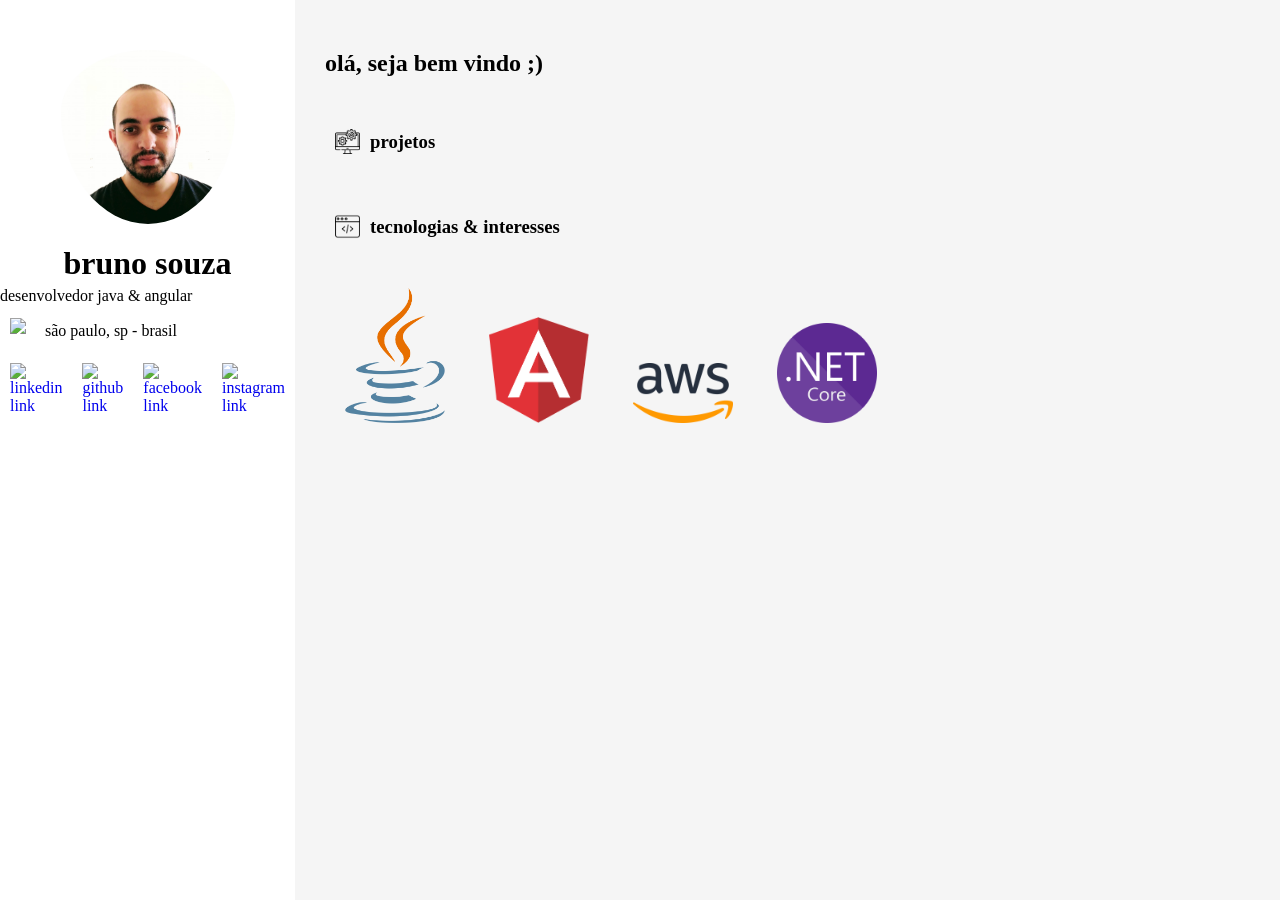
==== index.html @ 1c67266f "layout inicial da página" ====
<!doctype html>
<html lang="en">

<head>
  <meta charset="utf-8">
  <title>Bruno Souza</title>
  <meta name="description" content="Bruno Souza's Github Page">
  <meta name="author" content="Bruno Souza">
  <link rel="stylesheet" href="css/styles.css?v=1.0">

  <!-- for FF, Chrome, Opera -->
  <link rel="icon" type="image/png" href="img/ico.png" sizes="16x16">
  <link rel="icon" type="image/png" href="img/ico.png" sizes="32x32">

  <!-- for IE -->
  <link rel="icon" type="image/x-icon" href="img/ico.png">
  <link rel="shortcut icon" type="image/x-icon" href="img/ico.png" />
</head>

<body>
  <script src="js/scripts.js"></script>
  <div class="container">
    <div class="profile">
      <img src="img/me.jpg" alt="Bruno Souza" class="profile-picture">
      <div class="profile-info">
        <h1 class="author-name">bruno souza</h1>
        <subtitle>desenvolvedor java & angular</subtitle>
        <span class="icon-text">
          são paulo, sp - brasil
          <img src="img/location.png" alt="location link" class="icon-aligned">
        </span>

        <div class="contacts">
          <a href="https://www.linkedin.com/in/hennriq/" target="_blank">
            <img src="img/linkedin.png" alt="linkedin link" class="icon-link">
          </a>
          <a href="https://www.github.com/hennriq" target="_blank">
            <img src="img/github.png" alt="github link" class="icon-link">
          </a>
          <a href="https://www.facebook.com/hennriq" target="_blank">
            <img src="img/facebook.png" alt="facebook link" class="icon-link">
          </a>
          <a href="https://www.instagram.com/hennriq" target="_blank">
            <img src="img/instagram.png" alt="instagram link" class="icon-link">
          </a>
        </div>
      </div>
    </div>
    <div class="about-me">
      <h2>olá, seja bem vindo ;)</h2>
      <div class="projects">
        <h3 class="icon-text">
          projetos
          <img src="img/projects.png" alt="projetos" class="icon-aligned">
        </h3>
      </div>
      <div class="technologies">
        <h3 class="icon-text">
          tecnologias & interesses
          <img src="img/technologies.png" alt="projetos" class="icon-aligned">
        </h3>
        <div class="technologies-logos">
          <img src="img/java.png" alt="instagram link" class="logo">
          <img src="img/angular.png" alt="instagram link" class="logo">
          <img src="img/aws.png" alt="instagram link" class="logo">
          <img src="img/net_core.png" alt="instagram link" class="logo">
        </div>
      </div>
    </div>
  </div>
</body>

</html>
---- css/styles.css ----
html, body, .container {
    height: 100%;
    width: 100%;
}

a {
    text-decoration: none;
}

body {
    background-color: whitesmoke;
    padding: 0;
    margin: 0;
    font-family: Cambria;
}

.container {
    display: flex;
    flex-direction: row;
}

.profile {
    display: flex;
    flex-direction: column;
    width: 30%;
    background-color: white;
}

.profile-picture {
    border-radius: 50%;
    width: 174px;
    height: 174px;
    align-self: center;
    padding-top: 50px;
}

.profile-info {
    flex-direction: column;
    align-self: center;
}

.about-me {
    display: flex;
    flex-direction: column;
    margin: 30px;
    width: inherit;
}

.icon-link {
    height: 34px;
    width: 34px;
    padding: 10px;
}

.contacts {
    display: flex;
}

.author-name {
    text-align: center;
    margin-bottom: 5px;
}

.icon-text {
    padding-right: 3px;
    padding-top: 3px;
    display: block;
    line-height: 45px;
}

.icon-aligned {
    height: 25px;
    width: 25px;
    padding: 10px;
    float: left;
}

.logo {
    max-width: 100px;
    padding: 20px;
}
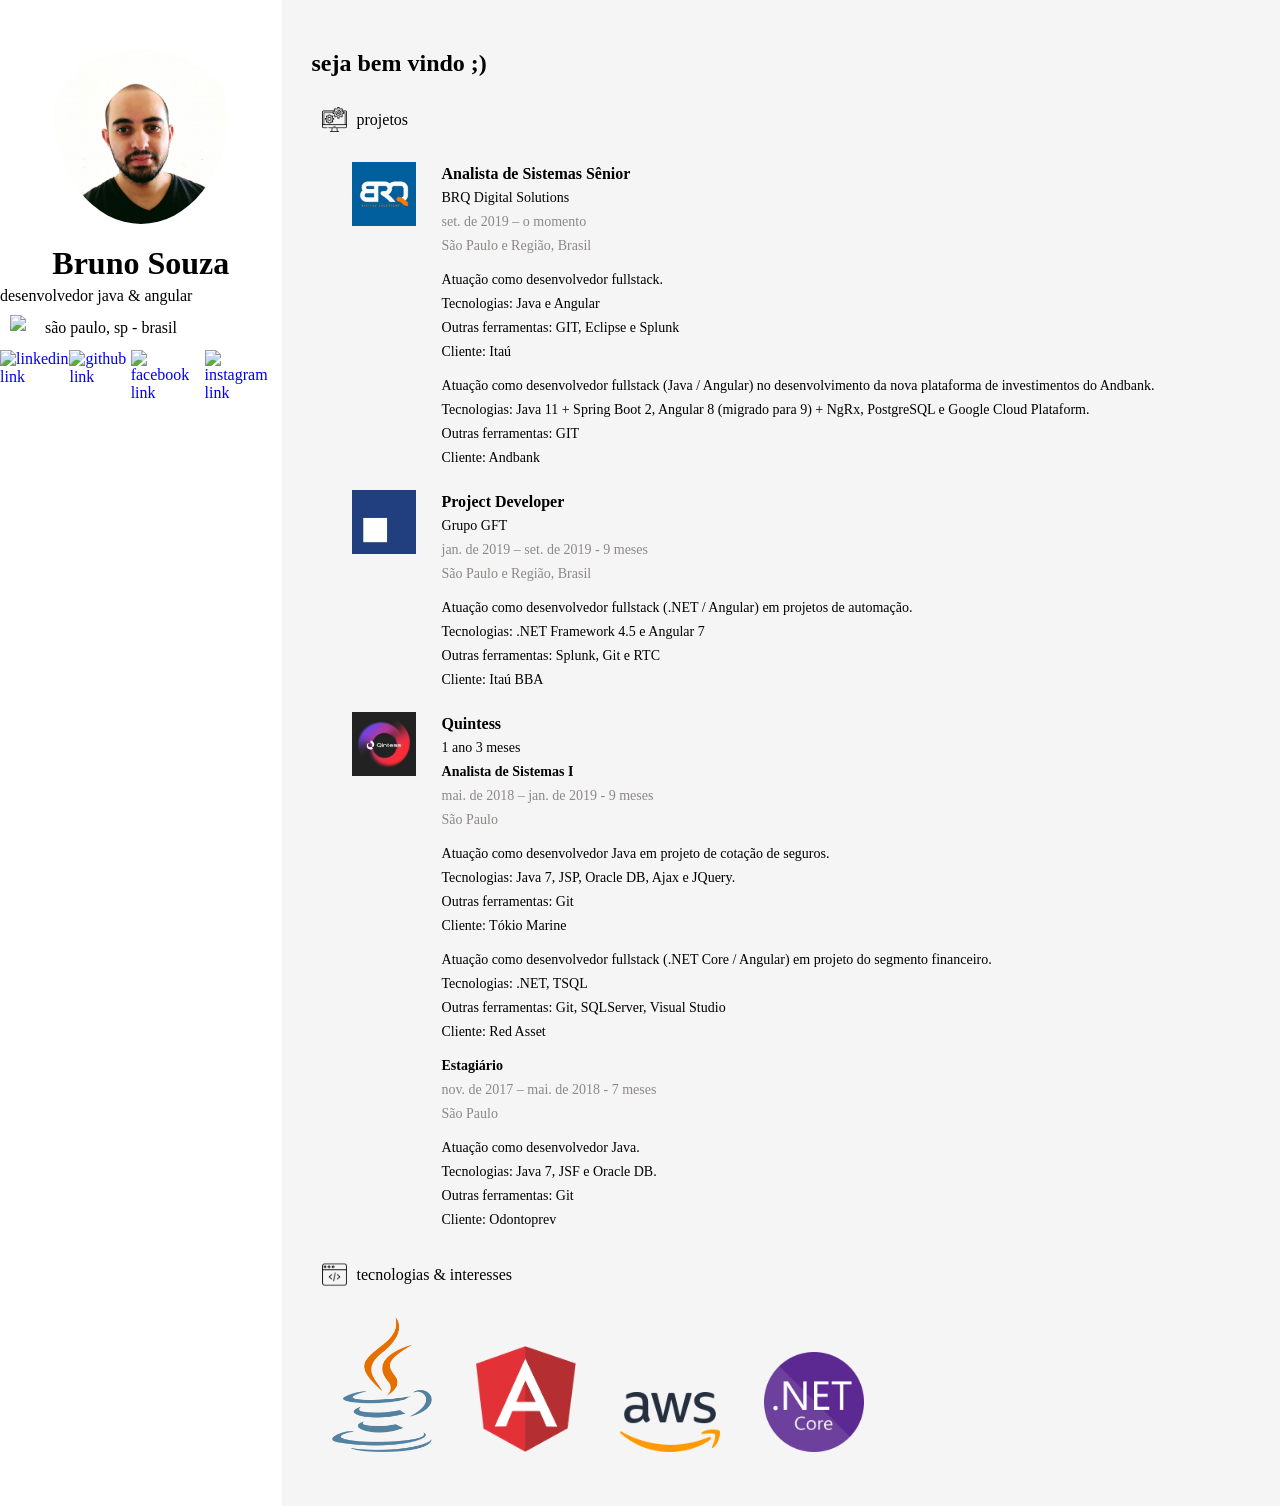
==== commit 8bc5db57: "finalização github page" ====
--- a/index.html
+++ b/index.html
@@ -1,29 +1,28 @@
 <!doctype html>
-<html lang="en">
+<html lang="pt">
 
 <head>
   <meta charset="utf-8">
   <title>Bruno Souza</title>
-  <meta name="description" content="Bruno Souza's Github Page">
+  <meta name="description" content="Bruno Souza - Github Page">
   <meta name="author" content="Bruno Souza">
+  <meta name="viewport" content="width=device-width, initial-scale=1">
   <link rel="stylesheet" href="css/styles.css?v=1.0">
-
   <!-- for FF, Chrome, Opera -->
   <link rel="icon" type="image/png" href="img/ico.png" sizes="16x16">
   <link rel="icon" type="image/png" href="img/ico.png" sizes="32x32">
-
   <!-- for IE -->
   <link rel="icon" type="image/x-icon" href="img/ico.png">
   <link rel="shortcut icon" type="image/x-icon" href="img/ico.png" />
 </head>
 
 <body>
-  <script src="js/scripts.js"></script>
+  <script src="js/script.js"></script>
   <div class="container">
     <div class="profile">
       <img src="img/me.jpg" alt="Bruno Souza" class="profile-picture">
       <div class="profile-info">
-        <h1 class="author-name">bruno souza</h1>
+        <h1 class="author-name">Bruno Souza</h1>
         <subtitle>desenvolvedor java & angular</subtitle>
         <span class="icon-text">
           são paulo, sp - brasil
@@ -47,11 +46,83 @@
       </div>
     </div>
     <div class="about-me">
-      <h2>olá, seja bem vindo ;)</h2>
+      <h2 class="welcome">seja bem vindo ;)</h2>
       <div class="projects">
         <h3 class="icon-text">
           projetos
           <img src="img/projects.png" alt="projetos" class="icon-aligned">
+          <div class="professional">
+            <div class="experience">
+              <div class="company">
+                <img src="img/brq.jpg" alt="brq logo" class="icon-company">
+              </div>
+              <div class="description">
+                <h3><strong>Analista de Sistemas Sênior</strong></h3>
+                <p>BRQ Digital Solutions</p>
+
+                <p class="date-local">set. de 2019 – o momento</p>
+                <p class="date-local text-space-bottom">São Paulo e Região, Brasil</p>
+                
+                <p>Atuação como desenvolvedor fullstack.</p>
+                <p>Tecnologias: Java e Angular</p>
+                <p>Outras ferramentas: GIT, Eclipse e Splunk</p>
+                <p class="text-space-bottom">Cliente: Itaú</p>
+
+                <p>Atuação como desenvolvedor fullstack (Java / Angular) no desenvolvimento da nova plataforma de investimentos do Andbank.</p>
+                <p>Tecnologias: Java 11 + Spring Boot 2, Angular 8 (migrado para 9) + NgRx, PostgreSQL e Google Cloud Plataform.</p>
+                <p>Outras ferramentas: GIT</p>
+                <p>Cliente: Andbank</p>
+              </div>
+            </div>
+            <div class="experience">
+              <div class="company">
+                <img src="img/gft.jpg" alt="gft logo" class="icon-company">
+              </div>
+              <div class="description">
+                <h3><strong>Project Developer</strong></h3>
+                <p>Grupo GFT</p>
+                <p class="date-local">jan. de 2019 – set. de 2019 - 9 meses</p>
+                <p class="date-local text-space-bottom">São Paulo e Região, Brasil</p>
+
+                <p>Atuação como desenvolvedor fullstack (.NET / Angular) em projetos de automação.</p>
+                <p>Tecnologias: .NET Framework 4.5 e Angular 7</p>
+                <p>Outras ferramentas: Splunk, Git e RTC</p>
+                <p>Cliente: Itaú BBA</p>
+              </div>
+            </div>
+            <div class="experience">
+              <div class="company">
+                <img src="img/quintess.jpg" alt="quintess logo" class="icon-company">
+              </div>
+              <div class="description">
+                <h3><strong>Quintess</strong></h3>
+                <p>1 ano 3 meses</p>
+
+                <p><strong>Analista de Sistemas I</strong></p>
+                <p class="date-local">mai. de 2018 – jan. de 2019 - 9 meses</p>
+                <p class="date-local text-space-bottom">São Paulo</p>
+
+                <p>Atuação como desenvolvedor Java em projeto de cotação de seguros.</p>
+                <p>Tecnologias: Java 7, JSP, Oracle DB, Ajax e JQuery.</p>
+                <p>Outras ferramentas: Git</p>
+                <p class="text-space-bottom">Cliente: Tókio Marine</p>
+
+                <p>Atuação como desenvolvedor fullstack (.NET Core / Angular) em projeto do segmento financeiro.</p>
+                <p>Tecnologias: .NET, TSQL</p>
+                <p>Outras ferramentas: Git, SQLServer, Visual Studio</p>
+                <p class="text-space-bottom">Cliente: Red Asset</p>
+
+                <p><strong>Estagiário</strong></p>
+                <p class="date-local">nov. de 2017 – mai. de 2018 - 7 meses</p>
+                <p class="date-local text-space-bottom">São Paulo</p>
+
+                <p>Atuação como desenvolvedor Java.
+                <p>Tecnologias: Java 7, JSF e Oracle DB.</p>
+                <p>Outras ferramentas: Git</p>
+                <p>Cliente: Odontoprev</p>
+                </p>
+              </div>
+            </div>
         </h3>
       </div>
       <div class="technologies">
@@ -60,10 +131,10 @@
           <img src="img/technologies.png" alt="projetos" class="icon-aligned">
         </h3>
         <div class="technologies-logos">
-          <img src="img/java.png" alt="instagram link" class="logo">
-          <img src="img/angular.png" alt="instagram link" class="logo">
-          <img src="img/aws.png" alt="instagram link" class="logo">
-          <img src="img/net_core.png" alt="instagram link" class="logo">
+          <img src="img/java.png" alt="java logo" class="logo">
+          <img src="img/angular.png" alt="angular logo" class="logo">
+          <img src="img/aws.png" alt="aws logo" class="logo">
+          <img src="img/net_core.png" alt="net core logo" class="logo">
         </div>
       </div>
     </div>
--- a/css/styles.css
+++ b/css/styles.css
@@ -1,4 +1,4 @@
-html, body, .container {
+body, .container {
     height: 100%;
     width: 100%;
 }
@@ -16,14 +16,61 @@
 
 .container {
     display: flex;
-    flex-direction: row;
+}
+
+@media only screen and (max-width: 760px) {
+    .container {
+        flex-direction: column;
+    }
+
+    .profile {
+        width: 100%;
+    }
+
+    .professional {
+        padding-left: 10px;
+    }
+
+    .welcome {
+        padding-left: 10px;
+    }
+
+    .logo {
+        max-width: 40px;
+    }
+}
+
+@media only screen and (min-width: 761px) {
+    .container {
+        flex-direction: row;
+    }
+
+    .profile {
+        width: 30%;
+    }
+
+    .professional {
+        padding-left: 40px;
+    }
+
+    .about-me {
+        margin: 30px;
+    }
+
+    .logo {
+        max-width: 100px;
+    }
+
+    .profile-picture {
+        padding-top: 50px;
+    }
 }
 
 .profile {
     display: flex;
     flex-direction: column;
-    width: 30%;
     background-color: white;
+    padding-bottom: 10px;
 }
 
 .profile-picture {
@@ -31,7 +78,6 @@
     width: 174px;
     height: 174px;
     align-self: center;
-    padding-top: 50px;
 }
 
 .profile-info {
@@ -42,18 +88,18 @@
 .about-me {
     display: flex;
     flex-direction: column;
-    margin: 30px;
     width: inherit;
 }
 
 .icon-link {
     height: 34px;
     width: 34px;
-    padding: 10px;
 }
 
 .contacts {
     display: flex;
+    align-self: center;
+    justify-content: space-around;
 }
 
 .author-name {
@@ -62,8 +108,6 @@
 }
 
 .icon-text {
-    padding-right: 3px;
-    padding-top: 3px;
     display: block;
     line-height: 45px;
 }
@@ -76,6 +120,53 @@
 }
 
 .logo {
-    max-width: 100px;
     padding: 20px;
+}
+
+.professional {
+    padding-top: 20px;
+}
+
+p, h3 {
+    margin: 0;
+    padding: 0;
+    font-weight: 400;
+}
+
+p {
+    font-size: 14px;
+    line-height: 24px;
+}
+
+h3 {
+    font-size: 16px;
+    line-height: 24px;
+}
+
+.experience {
+    display: flex;
+    flex-direction: row;
+    padding-bottom: 20px;
+}
+
+.company {
+    width: 100px;
+}
+
+.icon-company {
+    width: 64px;
+}
+
+.date-local {
+    color: #8c8888;
+}
+
+.text-space-bottom {
+    padding-bottom: 10px;
+}
+
+.description {
+    display: flex;
+    flex-direction: column;
+    width: 100%;
 }
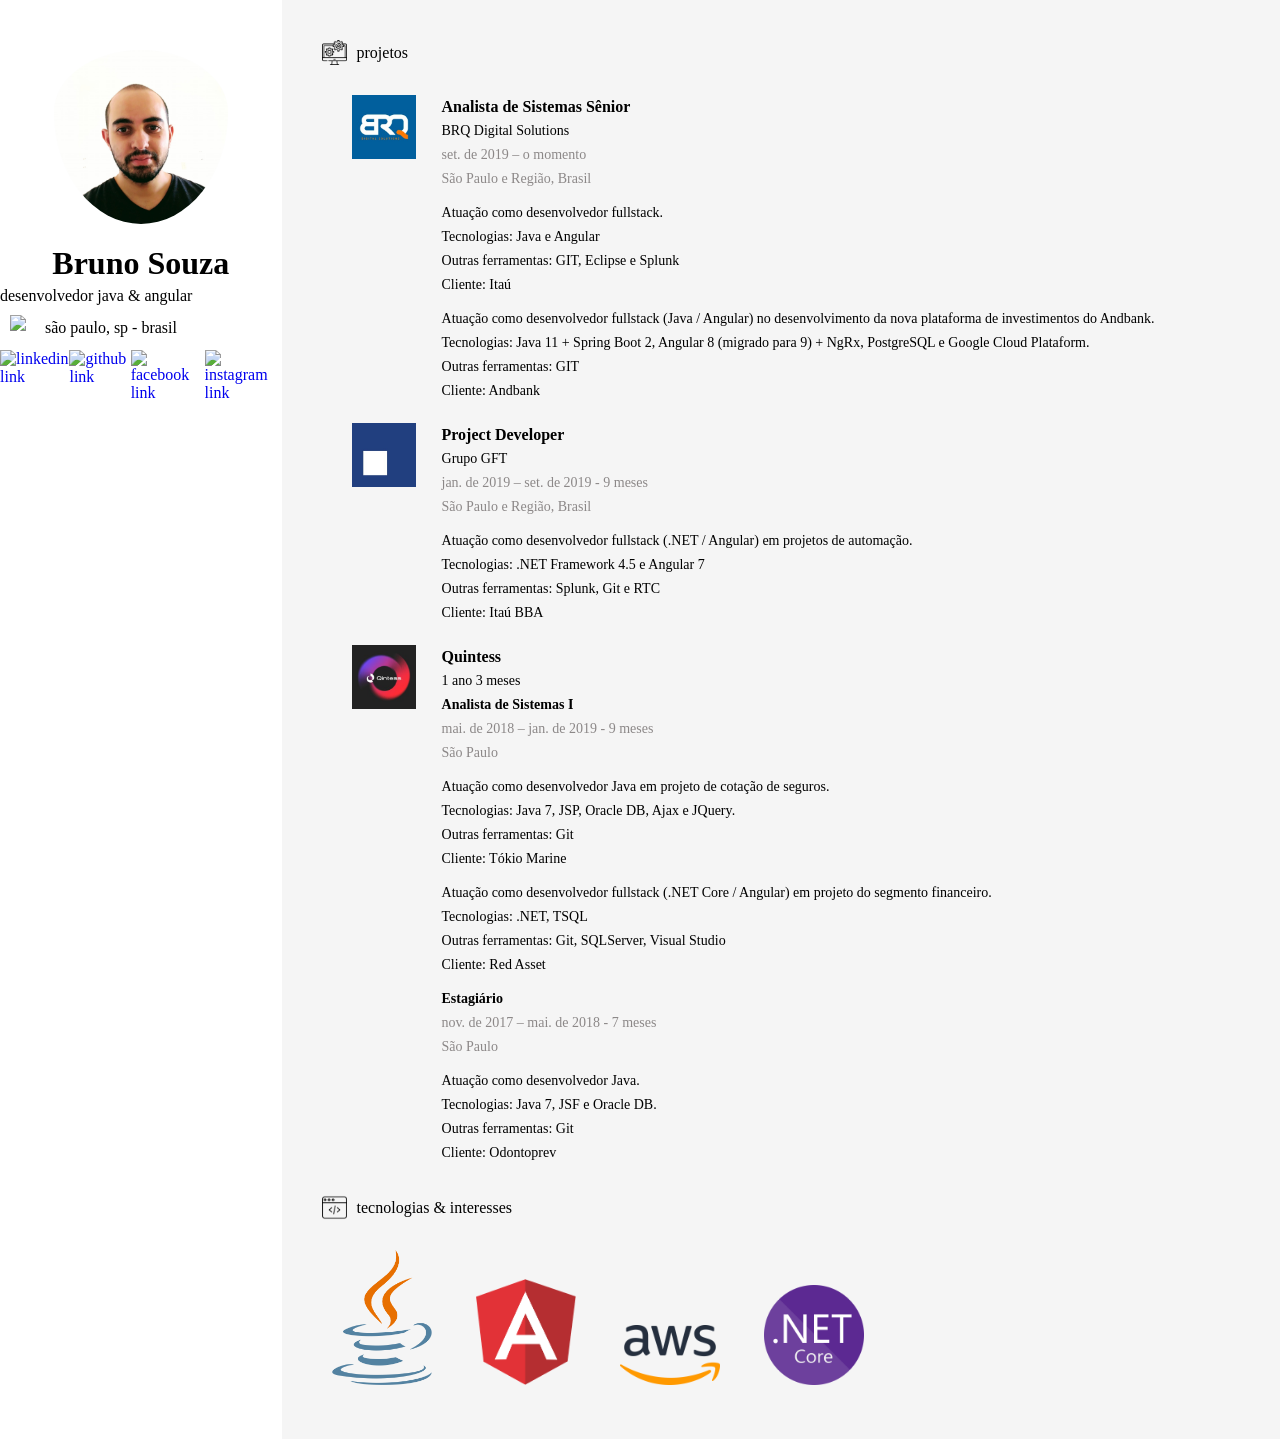
==== commit cc5ebc35: "adicao contador de visitas oculto" ====
--- a/index.html
+++ b/index.html
@@ -46,7 +46,6 @@
       </div>
     </div>
     <div class="about-me">
-      <h2 class="welcome">seja bem vindo ;)</h2>
       <div class="projects">
         <h3 class="icon-text">
           projetos
@@ -62,14 +61,16 @@
 
                 <p class="date-local">set. de 2019 – o momento</p>
                 <p class="date-local text-space-bottom">São Paulo e Região, Brasil</p>
-                
+
                 <p>Atuação como desenvolvedor fullstack.</p>
                 <p>Tecnologias: Java e Angular</p>
                 <p>Outras ferramentas: GIT, Eclipse e Splunk</p>
                 <p class="text-space-bottom">Cliente: Itaú</p>
 
-                <p>Atuação como desenvolvedor fullstack (Java / Angular) no desenvolvimento da nova plataforma de investimentos do Andbank.</p>
-                <p>Tecnologias: Java 11 + Spring Boot 2, Angular 8 (migrado para 9) + NgRx, PostgreSQL e Google Cloud Plataform.</p>
+                <p>Atuação como desenvolvedor fullstack (Java / Angular) no desenvolvimento da nova plataforma de
+                  investimentos do Andbank.</p>
+                <p>Tecnologias: Java 11 + Spring Boot 2, Angular 8 (migrado para 9) + NgRx, PostgreSQL e Google Cloud
+                  Plataform.</p>
                 <p>Outras ferramentas: GIT</p>
                 <p>Cliente: Andbank</p>
               </div>
@@ -139,6 +140,9 @@
       </div>
     </div>
   </div>
+  <div class="visitor-counter">
+    <img src="https://profile-counter.glitch.me/hennriq/count.svg" alt="contador visitas">
+  </div>
 </body>
 
 </html>
--- a/css/styles.css
+++ b/css/styles.css
@@ -33,6 +33,7 @@
 
     .welcome {
         padding-left: 10px;
+        padding-right: 10px;
     }
 
     .logo {
@@ -169,4 +170,8 @@
     display: flex;
     flex-direction: column;
     width: 100%;
+}
+
+.visitor-counter {
+    display: none;
 }
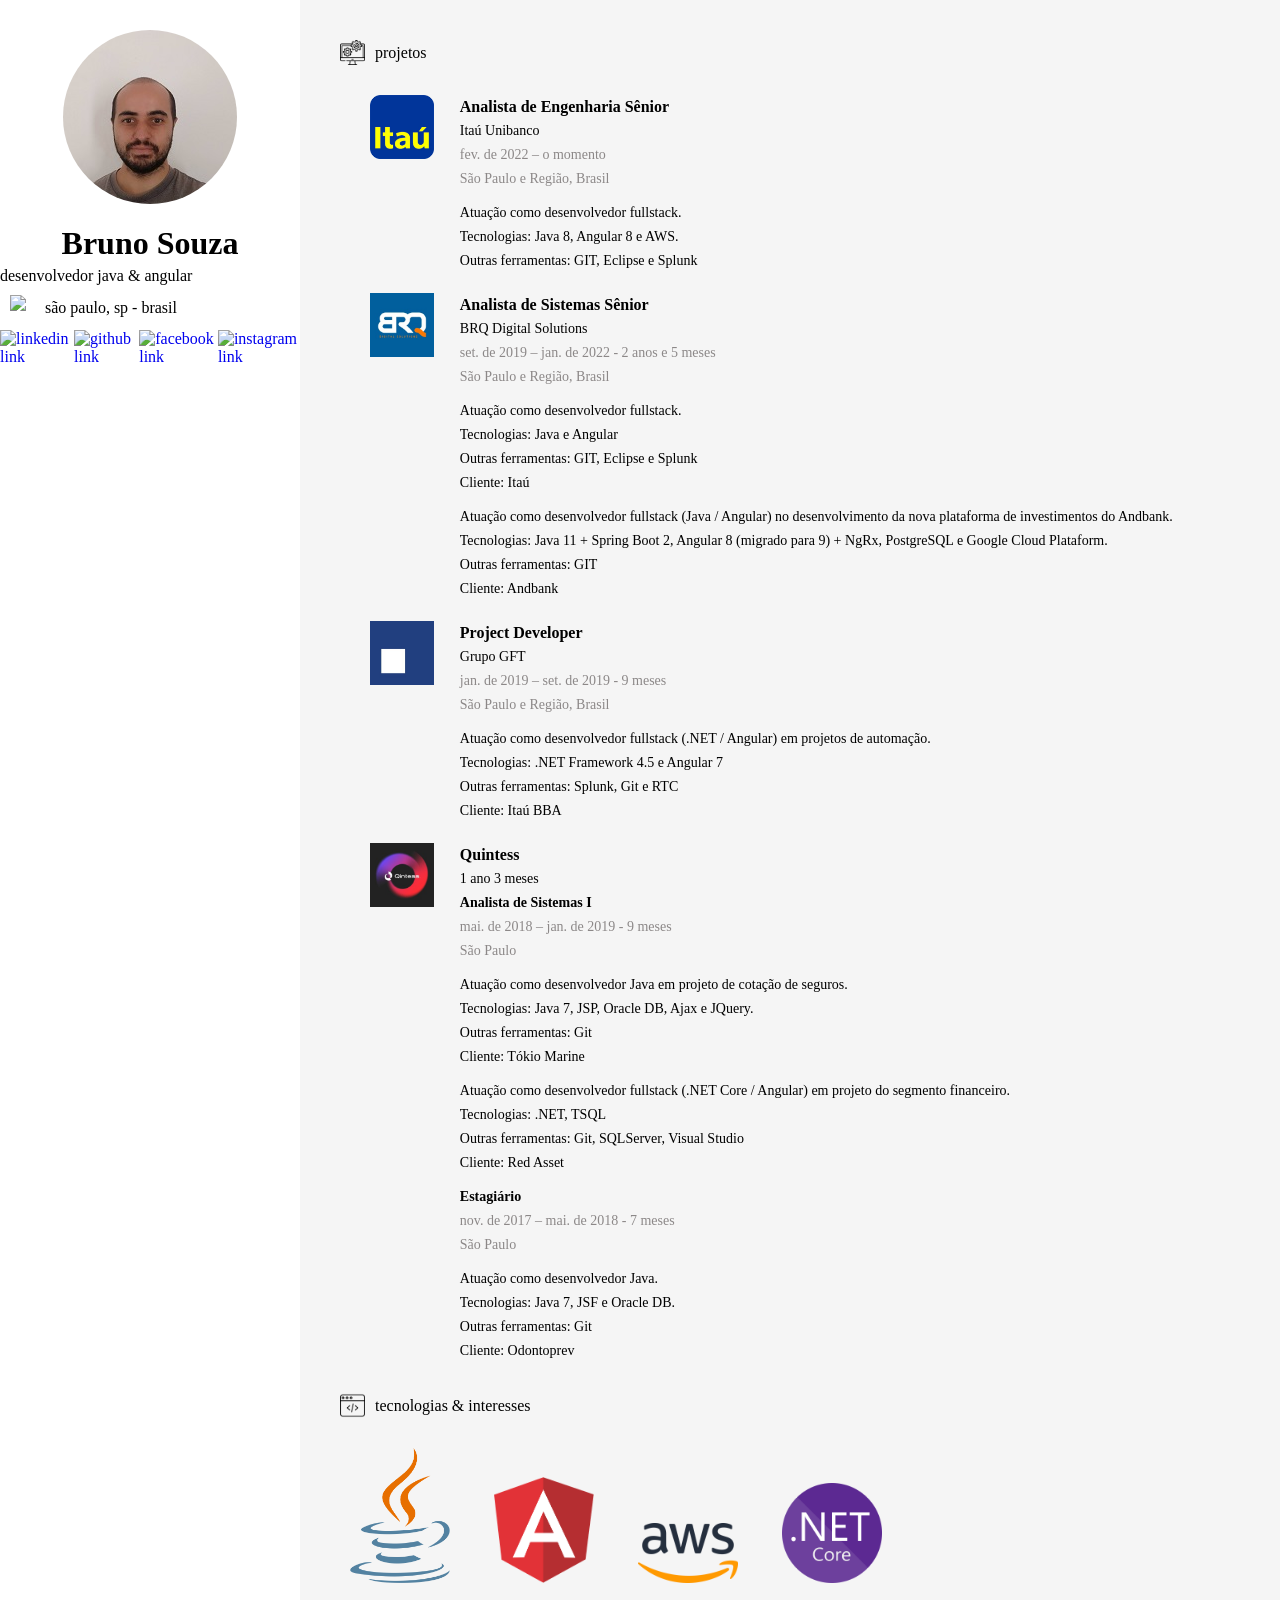
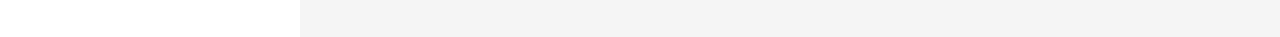
==== commit d88b6c48: "chore: atualizacao historico profissional" ====
--- a/index.html
+++ b/index.html
@@ -53,13 +53,29 @@
           <div class="professional">
             <div class="experience">
               <div class="company">
+                <img src="img/itau.png" alt="itaú logo" class="icon-company">
+              </div>
+              <div class="description">
+                <h3><strong>Analista de Engenharia Sênior</strong></h3>
+                <p>Itaú Unibanco</p>
+
+                <p class="date-local">fev. de 2022 – o momento</p>
+                <p class="date-local text-space-bottom">São Paulo e Região, Brasil</p>
+
+                <p>Atuação como desenvolvedor fullstack.</p>
+                <p>Tecnologias: Java 8, Angular 8 e AWS.</p>
+                <p>Outras ferramentas: GIT, Eclipse e Splunk</p>
+              </div>
+            </div>
+            <div class="experience">
+              <div class="company">
                 <img src="img/brq.jpg" alt="brq logo" class="icon-company">
               </div>
               <div class="description">
                 <h3><strong>Analista de Sistemas Sênior</strong></h3>
                 <p>BRQ Digital Solutions</p>
 
-                <p class="date-local">set. de 2019 – o momento</p>
+                <p class="date-local">set. de 2019 – jan. de 2022 - 2 anos e 5 meses</p>
                 <p class="date-local text-space-bottom">São Paulo e Região, Brasil</p>
 
                 <p>Atuação como desenvolvedor fullstack.</p>
--- a/css/styles.css
+++ b/css/styles.css
@@ -25,15 +25,15 @@
 
     .profile {
         width: 100%;
+        padding-top: 20px;
+    }
+
+    .profile-info {
+        min-width: 210px;
     }
 
     .professional {
-        padding-left: 10px;
-    }
-
-    .welcome {
-        padding-left: 10px;
-        padding-right: 10px;
+        padding: 0 10px 0 10px;
     }
 
     .logo {
@@ -48,6 +48,8 @@
 
     .profile {
         width: 30%;
+        min-width: 300px;
+        padding-top: 30px;
     }
 
     .professional {
@@ -60,10 +62,6 @@
 
     .logo {
         max-width: 100px;
-    }
-
-    .profile-picture {
-        padding-top: 50px;
     }
 }
 
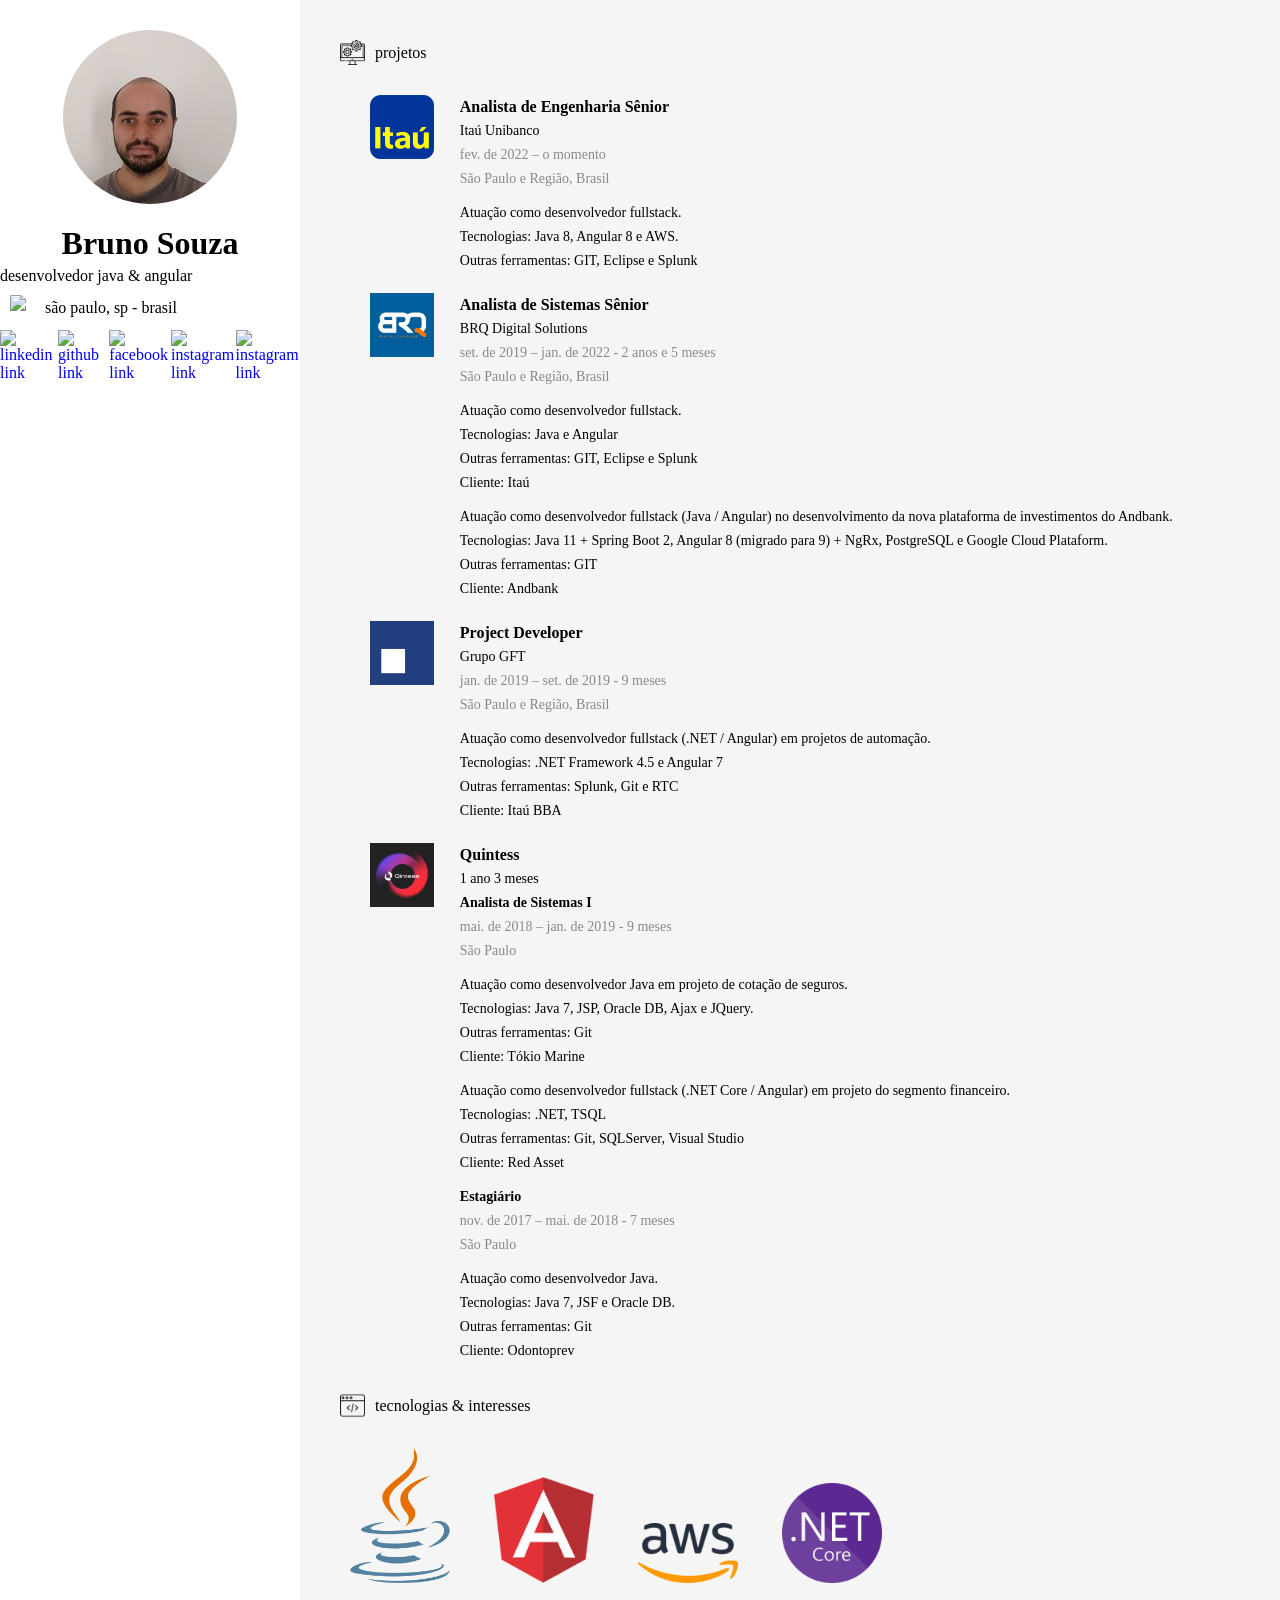
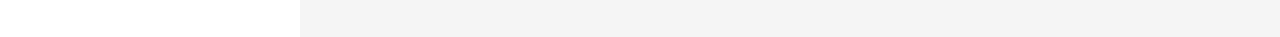
==== commit 9f308513: "feat: adição whatsapp link" ====
--- a/index.html
+++ b/index.html
@@ -41,6 +41,9 @@
           </a>
           <a href="https://www.instagram.com/hennriq" target="_blank">
             <img src="img/instagram.png" alt="instagram link" class="icon-link">
+          </a>
+          <a href="https://wa.me/+5511987380875" target="_blank">
+            <img src="img/whatsapp.png" alt="instagram link" class="icon-link">
           </a>
         </div>
       </div>
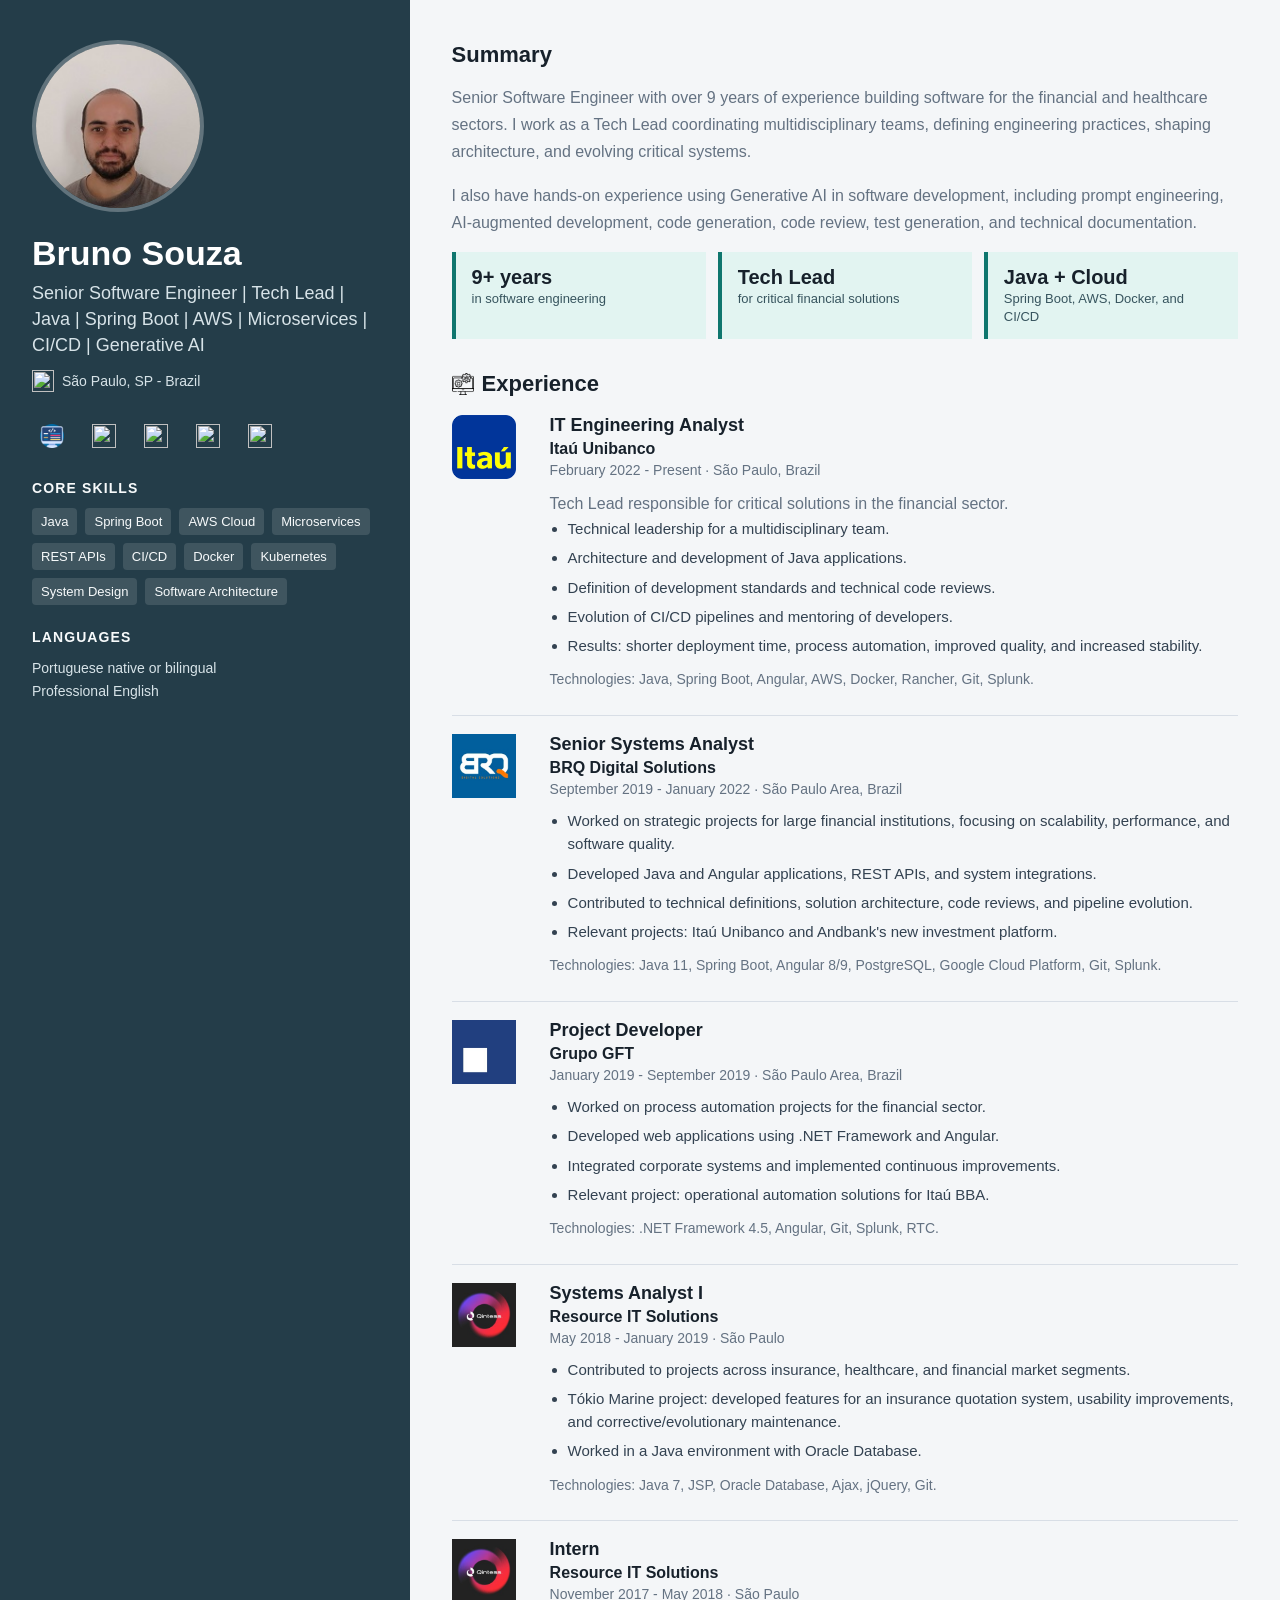
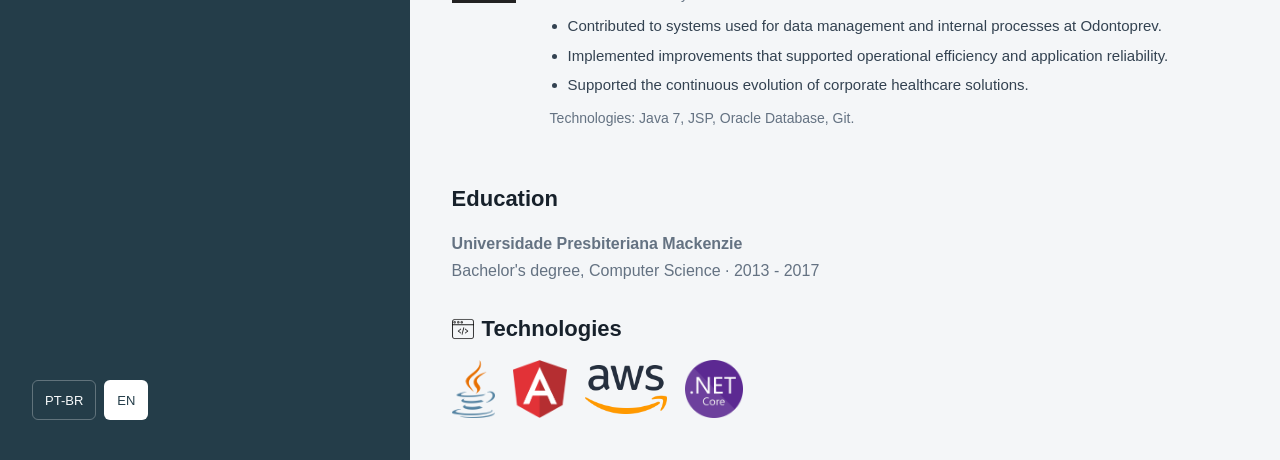
==== commit c5f52ce4: "feat: update github page feat: add github page versão em inglês" ====
--- a/index.html
+++ b/index.html
@@ -1,167 +1,52 @@
 <!doctype html>
-<html lang="pt">
+<html lang="pt-BR">
 
 <head>
   <meta charset="utf-8">
   <title>Bruno Souza</title>
-  <meta name="description" content="Bruno Souza - Github Page">
+  <meta name="description" content="Bruno Souza - Senior Software Engineer and Tech Lead">
   <meta name="author" content="Bruno Souza">
   <meta name="viewport" content="width=device-width, initial-scale=1">
-  <link rel="stylesheet" href="css/styles.css?v=1.0">
-  <!-- for FF, Chrome, Opera -->
+  <link rel="canonical" href="https://hennriq.github.io/pt-br/">
+  <link rel="alternate" hreflang="pt-BR" href="https://hennriq.github.io/pt-br/">
+  <link rel="alternate" hreflang="en" href="https://hennriq.github.io/en/">
+  <link rel="stylesheet" href="css/styles.css?v=2.0">
   <link rel="icon" type="image/png" href="img/ico.png" sizes="16x16">
   <link rel="icon" type="image/png" href="img/ico.png" sizes="32x32">
-  <!-- for IE -->
   <link rel="icon" type="image/x-icon" href="img/ico.png">
-  <link rel="shortcut icon" type="image/x-icon" href="img/ico.png" />
+  <link rel="shortcut icon" type="image/x-icon" href="img/ico.png">
+  <script>
+    (function () {
+      var languages = navigator.languages || [navigator.language || navigator.userLanguage || ""];
+      var language = languages.join(",").toLowerCase();
+      var timezone = "";
+
+      try {
+        timezone = Intl.DateTimeFormat().resolvedOptions().timeZone || "";
+      } catch (error) {
+        timezone = "";
+      }
+
+      var usePortuguese = language.indexOf("pt") === 0 ||
+        language.indexOf(",pt") > -1 ||
+        timezone === "America/Sao_Paulo";
+
+      var target = usePortuguese ? "pt-br/" : "en/";
+      window.location.replace(target + window.location.search + window.location.hash);
+    }());
+  </script>
 </head>
 
-<body>
-  <script src="js/script.js"></script>
-  <div class="container">
-    <div class="profile">
-      <img src="img/me.jpg" alt="Bruno Souza" class="profile-picture">
-      <div class="profile-info">
-        <h1 class="author-name">Bruno Souza</h1>
-        <subtitle>desenvolvedor java & angular</subtitle>
-        <span class="icon-text">
-          são paulo, sp - brasil
-          <img src="img/location.png" alt="location link" class="icon-aligned">
-        </span>
-
-        <div class="contacts">
-          <a href="https://www.linkedin.com/in/hennriq/" target="_blank">
-            <img src="img/linkedin.png" alt="linkedin link" class="icon-link">
-          </a>
-          <a href="https://www.github.com/hennriq" target="_blank">
-            <img src="img/github.png" alt="github link" class="icon-link">
-          </a>
-          <a href="https://www.facebook.com/hennriq" target="_blank">
-            <img src="img/facebook.png" alt="facebook link" class="icon-link">
-          </a>
-          <a href="https://www.instagram.com/hennriq" target="_blank">
-            <img src="img/instagram.png" alt="instagram link" class="icon-link">
-          </a>
-          <a href="https://wa.me/+5511987380875" target="_blank">
-            <img src="img/whatsapp.png" alt="instagram link" class="icon-link">
-          </a>
-        </div>
-      </div>
+<body class="redirect-page">
+  <main class="redirect-card">
+    <img src="img/me.jpg" alt="Bruno Souza" class="profile-picture">
+    <h1>Bruno Souza</h1>
+    <p>Escolha o idioma da página.</p>
+    <div class="language-actions">
+      <a href="pt-br/">Português</a>
+      <a href="en/">English</a>
     </div>
-    <div class="about-me">
-      <div class="projects">
-        <h3 class="icon-text">
-          projetos
-          <img src="img/projects.png" alt="projetos" class="icon-aligned">
-          <div class="professional">
-            <div class="experience">
-              <div class="company">
-                <img src="img/itau.png" alt="itaú logo" class="icon-company">
-              </div>
-              <div class="description">
-                <h3><strong>Analista de Engenharia Sênior</strong></h3>
-                <p>Itaú Unibanco</p>
-
-                <p class="date-local">fev. de 2022 – o momento</p>
-                <p class="date-local text-space-bottom">São Paulo e Região, Brasil</p>
-
-                <p>Atuação como desenvolvedor fullstack.</p>
-                <p>Tecnologias: Java 8, Angular 8 e AWS.</p>
-                <p>Outras ferramentas: GIT, Eclipse e Splunk</p>
-              </div>
-            </div>
-            <div class="experience">
-              <div class="company">
-                <img src="img/brq.jpg" alt="brq logo" class="icon-company">
-              </div>
-              <div class="description">
-                <h3><strong>Analista de Sistemas Sênior</strong></h3>
-                <p>BRQ Digital Solutions</p>
-
-                <p class="date-local">set. de 2019 – jan. de 2022 - 2 anos e 5 meses</p>
-                <p class="date-local text-space-bottom">São Paulo e Região, Brasil</p>
-
-                <p>Atuação como desenvolvedor fullstack.</p>
-                <p>Tecnologias: Java e Angular</p>
-                <p>Outras ferramentas: GIT, Eclipse e Splunk</p>
-                <p class="text-space-bottom">Cliente: Itaú</p>
-
-                <p>Atuação como desenvolvedor fullstack (Java / Angular) no desenvolvimento da nova plataforma de
-                  investimentos do Andbank.</p>
-                <p>Tecnologias: Java 11 + Spring Boot 2, Angular 8 (migrado para 9) + NgRx, PostgreSQL e Google Cloud
-                  Plataform.</p>
-                <p>Outras ferramentas: GIT</p>
-                <p>Cliente: Andbank</p>
-              </div>
-            </div>
-            <div class="experience">
-              <div class="company">
-                <img src="img/gft.jpg" alt="gft logo" class="icon-company">
-              </div>
-              <div class="description">
-                <h3><strong>Project Developer</strong></h3>
-                <p>Grupo GFT</p>
-                <p class="date-local">jan. de 2019 – set. de 2019 - 9 meses</p>
-                <p class="date-local text-space-bottom">São Paulo e Região, Brasil</p>
-
-                <p>Atuação como desenvolvedor fullstack (.NET / Angular) em projetos de automação.</p>
-                <p>Tecnologias: .NET Framework 4.5 e Angular 7</p>
-                <p>Outras ferramentas: Splunk, Git e RTC</p>
-                <p>Cliente: Itaú BBA</p>
-              </div>
-            </div>
-            <div class="experience">
-              <div class="company">
-                <img src="img/quintess.jpg" alt="quintess logo" class="icon-company">
-              </div>
-              <div class="description">
-                <h3><strong>Quintess</strong></h3>
-                <p>1 ano 3 meses</p>
-
-                <p><strong>Analista de Sistemas I</strong></p>
-                <p class="date-local">mai. de 2018 – jan. de 2019 - 9 meses</p>
-                <p class="date-local text-space-bottom">São Paulo</p>
-
-                <p>Atuação como desenvolvedor Java em projeto de cotação de seguros.</p>
-                <p>Tecnologias: Java 7, JSP, Oracle DB, Ajax e JQuery.</p>
-                <p>Outras ferramentas: Git</p>
-                <p class="text-space-bottom">Cliente: Tókio Marine</p>
-
-                <p>Atuação como desenvolvedor fullstack (.NET Core / Angular) em projeto do segmento financeiro.</p>
-                <p>Tecnologias: .NET, TSQL</p>
-                <p>Outras ferramentas: Git, SQLServer, Visual Studio</p>
-                <p class="text-space-bottom">Cliente: Red Asset</p>
-
-                <p><strong>Estagiário</strong></p>
-                <p class="date-local">nov. de 2017 – mai. de 2018 - 7 meses</p>
-                <p class="date-local text-space-bottom">São Paulo</p>
-
-                <p>Atuação como desenvolvedor Java.
-                <p>Tecnologias: Java 7, JSF e Oracle DB.</p>
-                <p>Outras ferramentas: Git</p>
-                <p>Cliente: Odontoprev</p>
-                </p>
-              </div>
-            </div>
-        </h3>
-      </div>
-      <div class="technologies">
-        <h3 class="icon-text">
-          tecnologias & interesses
-          <img src="img/technologies.png" alt="projetos" class="icon-aligned">
-        </h3>
-        <div class="technologies-logos">
-          <img src="img/java.png" alt="java logo" class="logo">
-          <img src="img/angular.png" alt="angular logo" class="logo">
-          <img src="img/aws.png" alt="aws logo" class="logo">
-          <img src="img/net_core.png" alt="net core logo" class="logo">
-        </div>
-      </div>
-    </div>
-  </div>
-  <div class="visitor-counter">
-    <img src="https://profile-counter.glitch.me/hennriq/count.svg" alt="contador visitas">
-  </div>
+  </main>
 </body>
 
-</html>+</html>
--- a/css/styles.css
+++ b/css/styles.css
@@ -1,175 +1,353 @@
-body, .container {
-    height: 100%;
-    width: 100%;
+:root {
+    color-scheme: light;
+    --page: #f4f6f8;
+    --panel: #ffffff;
+    --ink: #17212b;
+    --muted: #647282;
+    --line: #d8dee6;
+    --accent: #0f766e;
+    --accent-soft: #e2f4f1;
+    --sidebar: #243d49;
+}
+
+* {
+    box-sizing: border-box;
+}
+
+body {
+    min-height: 100vh;
+    margin: 0;
+    background: var(--page);
+    color: var(--ink);
+    font-family: Inter, Segoe UI, Roboto, Arial, sans-serif;
 }
 
 a {
+    color: inherit;
     text-decoration: none;
 }
 
-body {
-    background-color: whitesmoke;
+.page-shell {
+    display: grid;
+    grid-template-columns: minmax(280px, 32vw) 1fr;
+    min-height: 100vh;
+}
+
+.profile {
+    display: flex;
+    flex-direction: column;
+    gap: 24px;
+    background: var(--sidebar);
+    color: #ffffff;
+    padding: 40px 32px;
+}
+
+.profile-picture {
+    width: 172px;
+    height: 172px;
+    border: 4px solid rgba(255, 255, 255, 0.28);
+    border-radius: 50%;
+    object-fit: cover;
+}
+
+.profile h1 {
+    margin: 0 0 8px;
+    font-size: 34px;
+    line-height: 1.05;
+}
+
+.profile-title {
+    margin: 0;
+    color: #d7e3e8;
+    font-size: 18px;
+    line-height: 1.45;
+}
+
+.location {
+    display: flex;
+    align-items: center;
+    gap: 8px;
+    margin: 12px 0 0;
+    color: #d7e3e8;
+    font-size: 14px;
+}
+
+.location img,
+.section-title img {
+    width: 22px;
+    height: 22px;
+}
+
+.contacts {
+    display: flex;
+    flex-wrap: wrap;
+    gap: 12px;
+}
+
+.contacts a {
+    display: inline-flex;
+    align-items: center;
+    justify-content: center;
+    min-height: 40px;
+}
+
+.contacts a {
+    width: 40px;
+}
+
+.contacts img {
+    width: 24px;
+    height: 24px;
+}
+
+.sidebar-section {
+    display: grid;
+    gap: 12px;
+}
+
+.sidebar-section h2 {
+    margin: 0;
+    color: #f7fafb;
+    font-size: 14px;
+    letter-spacing: 0.08em;
+    text-transform: uppercase;
+}
+
+.sidebar-section p {
+    margin: 0;
+    color: #d7e3e8;
+    font-size: 14px;
+    line-height: 1.65;
+}
+
+.skill-list {
+    display: flex;
+    flex-wrap: wrap;
+    gap: 8px;
+    margin: 0;
     padding: 0;
-    margin: 0;
-    font-family: Cambria;
-}
-
-.container {
-    display: flex;
-}
-
-@media only screen and (max-width: 760px) {
-    .container {
-        flex-direction: column;
-    }
-
-    .profile {
-        width: 100%;
-        padding-top: 20px;
-    }
-
-    .profile-info {
-        min-width: 210px;
-    }
-
-    .professional {
-        padding: 0 10px 0 10px;
-    }
-
-    .logo {
-        max-width: 40px;
-    }
-}
-
-@media only screen and (min-width: 761px) {
-    .container {
-        flex-direction: row;
-    }
-
-    .profile {
-        width: 30%;
-        min-width: 300px;
-        padding-top: 30px;
-    }
-
-    .professional {
-        padding-left: 40px;
-    }
-
-    .about-me {
-        margin: 30px;
-    }
-
-    .logo {
-        max-width: 100px;
-    }
-}
-
-.profile {
-    display: flex;
-    flex-direction: column;
-    background-color: white;
-    padding-bottom: 10px;
-}
-
-.profile-picture {
-    border-radius: 50%;
-    width: 174px;
-    height: 174px;
-    align-self: center;
-}
-
-.profile-info {
-    flex-direction: column;
-    align-self: center;
-}
-
-.about-me {
-    display: flex;
-    flex-direction: column;
-    width: inherit;
-}
-
-.icon-link {
-    height: 34px;
-    width: 34px;
-}
-
-.contacts {
-    display: flex;
-    align-self: center;
-    justify-content: space-around;
-}
-
-.author-name {
+    list-style: none;
+}
+
+.skill-list li {
+    padding: 6px 9px;
+    border-radius: 4px;
+    background: rgba(255, 255, 255, 0.12);
+    color: #f7fafb;
+    font-size: 13px;
+}
+
+.language-switch {
+    display: flex;
+    gap: 8px;
+    margin-top: auto;
+}
+
+.language-switch a {
+    display: inline-flex;
+    align-items: center;
+    justify-content: center;
+    min-height: 40px;
+    padding: 8px 12px;
+    border: 1px solid rgba(255, 255, 255, 0.28);
+    border-radius: 6px;
+    color: #f7fafb;
+    font-size: 13px;
+}
+
+.language-switch a[aria-current="page"] {
+    background: #ffffff;
+    color: var(--sidebar);
+}
+
+.content {
+    display: grid;
+    gap: 32px;
+    align-content: start;
+    max-width: 1040px;
+    padding: 42px;
+}
+
+.intro {
+    display: grid;
+    gap: 16px;
+}
+
+.intro p,
+.role-summary,
+.education p {
+    margin: 0;
+    color: var(--muted);
+    font-size: 16px;
+    line-height: 1.7;
+}
+
+.highlights {
+    display: grid;
+    grid-template-columns: repeat(3, minmax(0, 1fr));
+    gap: 12px;
+}
+
+.highlight {
+    border-left: 4px solid var(--accent);
+    background: var(--accent-soft);
+    padding: 14px 16px;
+}
+
+.highlight strong {
+    display: block;
+    font-size: 20px;
+}
+
+.highlight span {
+    color: #37545e;
+    font-size: 13px;
+}
+
+.section {
+    display: grid;
+    gap: 18px;
+}
+
+.section-title {
+    display: flex;
+    align-items: center;
+    gap: 8px;
+    margin: 0;
+    font-size: 22px;
+}
+
+.experience {
+    display: grid;
+    grid-template-columns: 80px 1fr;
+    gap: 18px;
+    padding-bottom: 24px;
+    border-bottom: 1px solid var(--line);
+}
+
+.experience:last-child {
+    border-bottom: 0;
+}
+
+.company-logo {
+    width: 64px;
+    max-height: 64px;
+    object-fit: contain;
+}
+
+.experience h3 {
+    margin: 0 0 4px;
+    font-size: 18px;
+}
+
+.company-name {
+    margin: 0;
+    color: var(--ink);
+    font-weight: 700;
+}
+
+.date-local {
+    margin: 4px 0 12px;
+    color: var(--muted);
+    font-size: 14px;
+}
+
+.experience ul {
+    display: grid;
+    gap: 6px;
+    margin: 0 0 12px;
+    padding-left: 18px;
+}
+
+.experience li {
+    color: #334251;
+    font-size: 15px;
+    line-height: 1.55;
+}
+
+.tech-line {
+    margin: 0;
+    color: var(--muted);
+    font-size: 14px;
+    line-height: 1.55;
+}
+
+.technologies-logos {
+    display: flex;
+    flex-wrap: wrap;
+    gap: 18px;
+    align-items: center;
+}
+
+.logo {
+    max-width: 82px;
+    max-height: 58px;
+    object-fit: contain;
+}
+
+.redirect-page {
+    display: grid;
+    place-items: center;
+    padding: 24px;
+}
+
+.redirect-card {
+    display: grid;
+    justify-items: center;
+    gap: 14px;
+    max-width: 360px;
     text-align: center;
-    margin-bottom: 5px;
-}
-
-.icon-text {
-    display: block;
-    line-height: 45px;
-}
-
-.icon-aligned {
-    height: 25px;
-    width: 25px;
-    padding: 10px;
-    float: left;
-}
-
-.logo {
-    padding: 20px;
-}
-
-.professional {
-    padding-top: 20px;
-}
-
-p, h3 {
-    margin: 0;
-    padding: 0;
-    font-weight: 400;
-}
-
-p {
-    font-size: 14px;
-    line-height: 24px;
-}
-
-h3 {
-    font-size: 16px;
-    line-height: 24px;
-}
-
-.experience {
-    display: flex;
-    flex-direction: row;
-    padding-bottom: 20px;
-}
-
-.company {
-    width: 100px;
-}
-
-.icon-company {
-    width: 64px;
-}
-
-.date-local {
-    color: #8c8888;
-}
-
-.text-space-bottom {
-    padding-bottom: 10px;
-}
-
-.description {
-    display: flex;
-    flex-direction: column;
-    width: 100%;
+}
+
+.redirect-card h1,
+.redirect-card p {
+    margin: 0;
+}
+
+.language-actions {
+    display: flex;
+    gap: 10px;
+}
+
+.language-actions a {
+    padding: 10px 14px;
+    border-radius: 6px;
+    background: var(--sidebar);
+    color: #ffffff;
 }
 
 .visitor-counter {
     display: none;
-}+}
+
+@media only screen and (max-width: 860px) {
+    .page-shell {
+        grid-template-columns: 1fr;
+    }
+
+    .profile {
+        padding: 28px 22px;
+    }
+
+    .profile-picture {
+        width: 148px;
+        height: 148px;
+    }
+
+    .content {
+        padding: 28px 22px;
+    }
+
+    .highlights {
+        grid-template-columns: 1fr;
+    }
+
+    .experience {
+        grid-template-columns: 52px 1fr;
+        gap: 12px;
+    }
+
+    .company-logo {
+        width: 48px;
+    }
+}
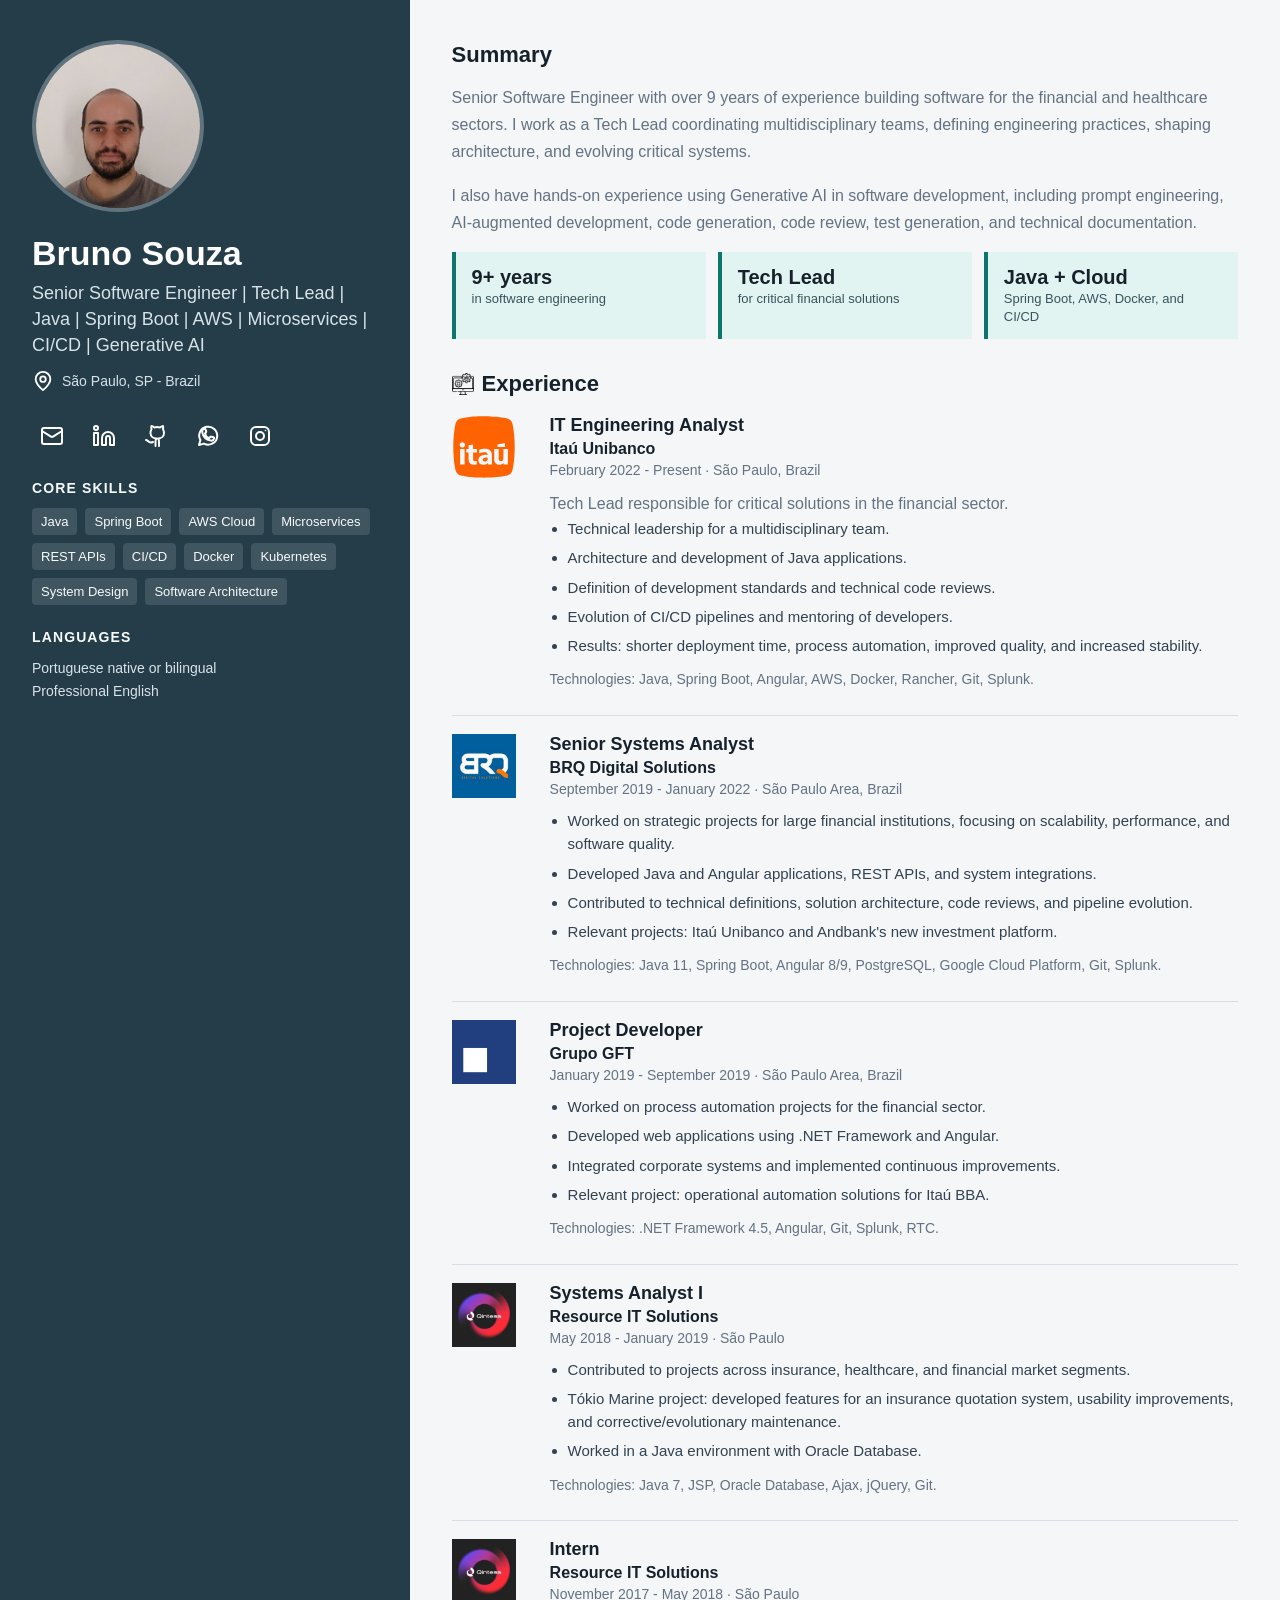
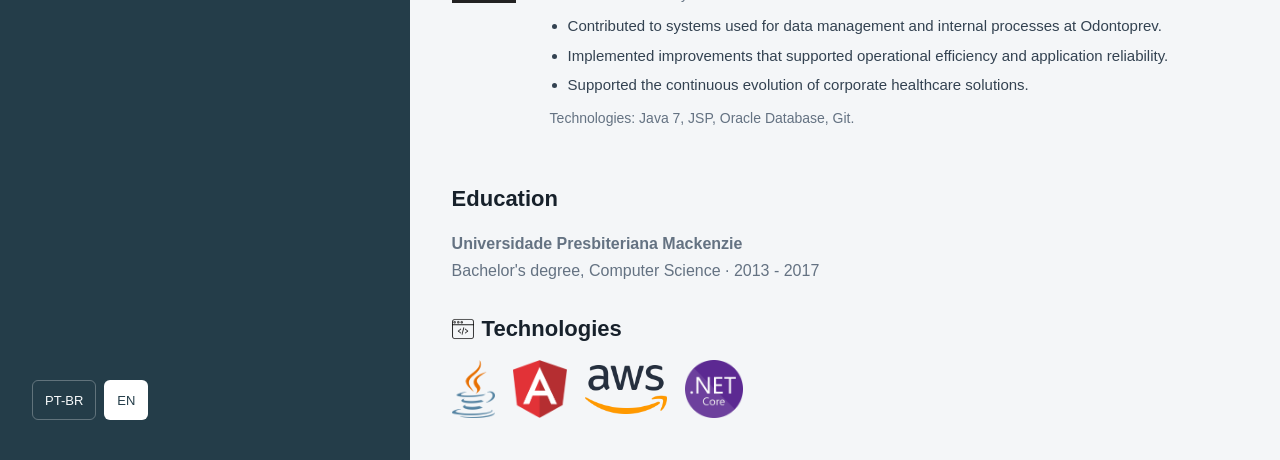
==== commit baf0f3dc: "feat: add seo" ====
--- a/index.html
+++ b/index.html
@@ -3,10 +3,23 @@
 
 <head>
   <meta charset="utf-8">
-  <title>Bruno Souza</title>
-  <meta name="description" content="Bruno Souza - Senior Software Engineer and Tech Lead">
+  <title>Bruno Souza | Senior Software Engineer and Tech Lead</title>
+  <meta name="description" content="Bruno Souza is a Senior Software Engineer and Tech Lead in São Paulo, specializing in Java, Spring Boot, AWS, microservices, CI/CD, and Generative AI.">
+  <meta name="keywords" content="Bruno Souza, Senior Software Engineer, Tech Lead, Java, Spring Boot, AWS, São Paulo, microservices, CI/CD, Generative AI">
   <meta name="author" content="Bruno Souza">
   <meta name="viewport" content="width=device-width, initial-scale=1">
+  <meta name="robots" content="index,follow,max-image-preview:large">
+  <meta property="og:title" content="Bruno Souza | Senior Software Engineer and Tech Lead">
+  <meta property="og:description" content="Senior Software Engineer and Tech Lead specializing in Java, Spring Boot, AWS, microservices, CI/CD, and Generative AI.">
+  <meta property="og:type" content="website">
+  <meta property="og:url" content="https://hennriq.github.io/">
+  <meta property="og:image" content="https://hennriq.github.io/img/me.jpg">
+  <meta property="og:site_name" content="Bruno Souza">
+  <meta property="og:locale" content="en_US">
+  <meta name="twitter:card" content="summary_large_image">
+  <meta name="twitter:title" content="Bruno Souza | Senior Software Engineer and Tech Lead">
+  <meta name="twitter:description" content="Senior Software Engineer and Tech Lead specializing in Java, Spring Boot, AWS, microservices, CI/CD, and Generative AI.">
+  <meta name="twitter:image" content="https://hennriq.github.io/img/me.jpg">
   <link rel="canonical" href="https://hennriq.github.io/pt-br/">
   <link rel="alternate" hreflang="pt-BR" href="https://hennriq.github.io/pt-br/">
   <link rel="alternate" hreflang="en" href="https://hennriq.github.io/en/">
@@ -15,6 +28,44 @@
   <link rel="icon" type="image/png" href="img/ico.png" sizes="32x32">
   <link rel="icon" type="image/x-icon" href="img/ico.png">
   <link rel="shortcut icon" type="image/x-icon" href="img/ico.png">
+  <script type="application/ld+json">
+    {
+      "@context": "https://schema.org",
+      "@graph": [
+        {
+          "@type": "Person",
+          "name": "Bruno Souza",
+          "jobTitle": "Senior Software Engineer",
+          "description": "Software engineer and tech lead with experience in Java, Spring Boot, AWS, microservices, CI/CD, and Generative AI.",
+          "url": "https://hennriq.github.io/pt-br/",
+          "address": {
+            "@type": "PostalAddress",
+            "addressLocality": "São Paulo",
+            "addressRegion": "SP",
+            "addressCountry": "BR"
+          },
+          "sameAs": [
+            "https://www.linkedin.com/in/hennriq/",
+            "https://www.github.com/hennriq",
+            "https://www.instagram.com/hennriq"
+          ],
+          "knowsAbout": [
+            "Java",
+            "Spring Boot",
+            "AWS",
+            "Microservices",
+            "CI/CD",
+            "Generative AI"
+          ]
+        },
+        {
+          "@type": "WebSite",
+          "name": "Bruno Souza",
+          "url": "https://hennriq.github.io/"
+        }
+      ]
+    }
+  </script>
   <script>
     (function () {
       var languages = navigator.languages || [navigator.language || navigator.userLanguage || ""];
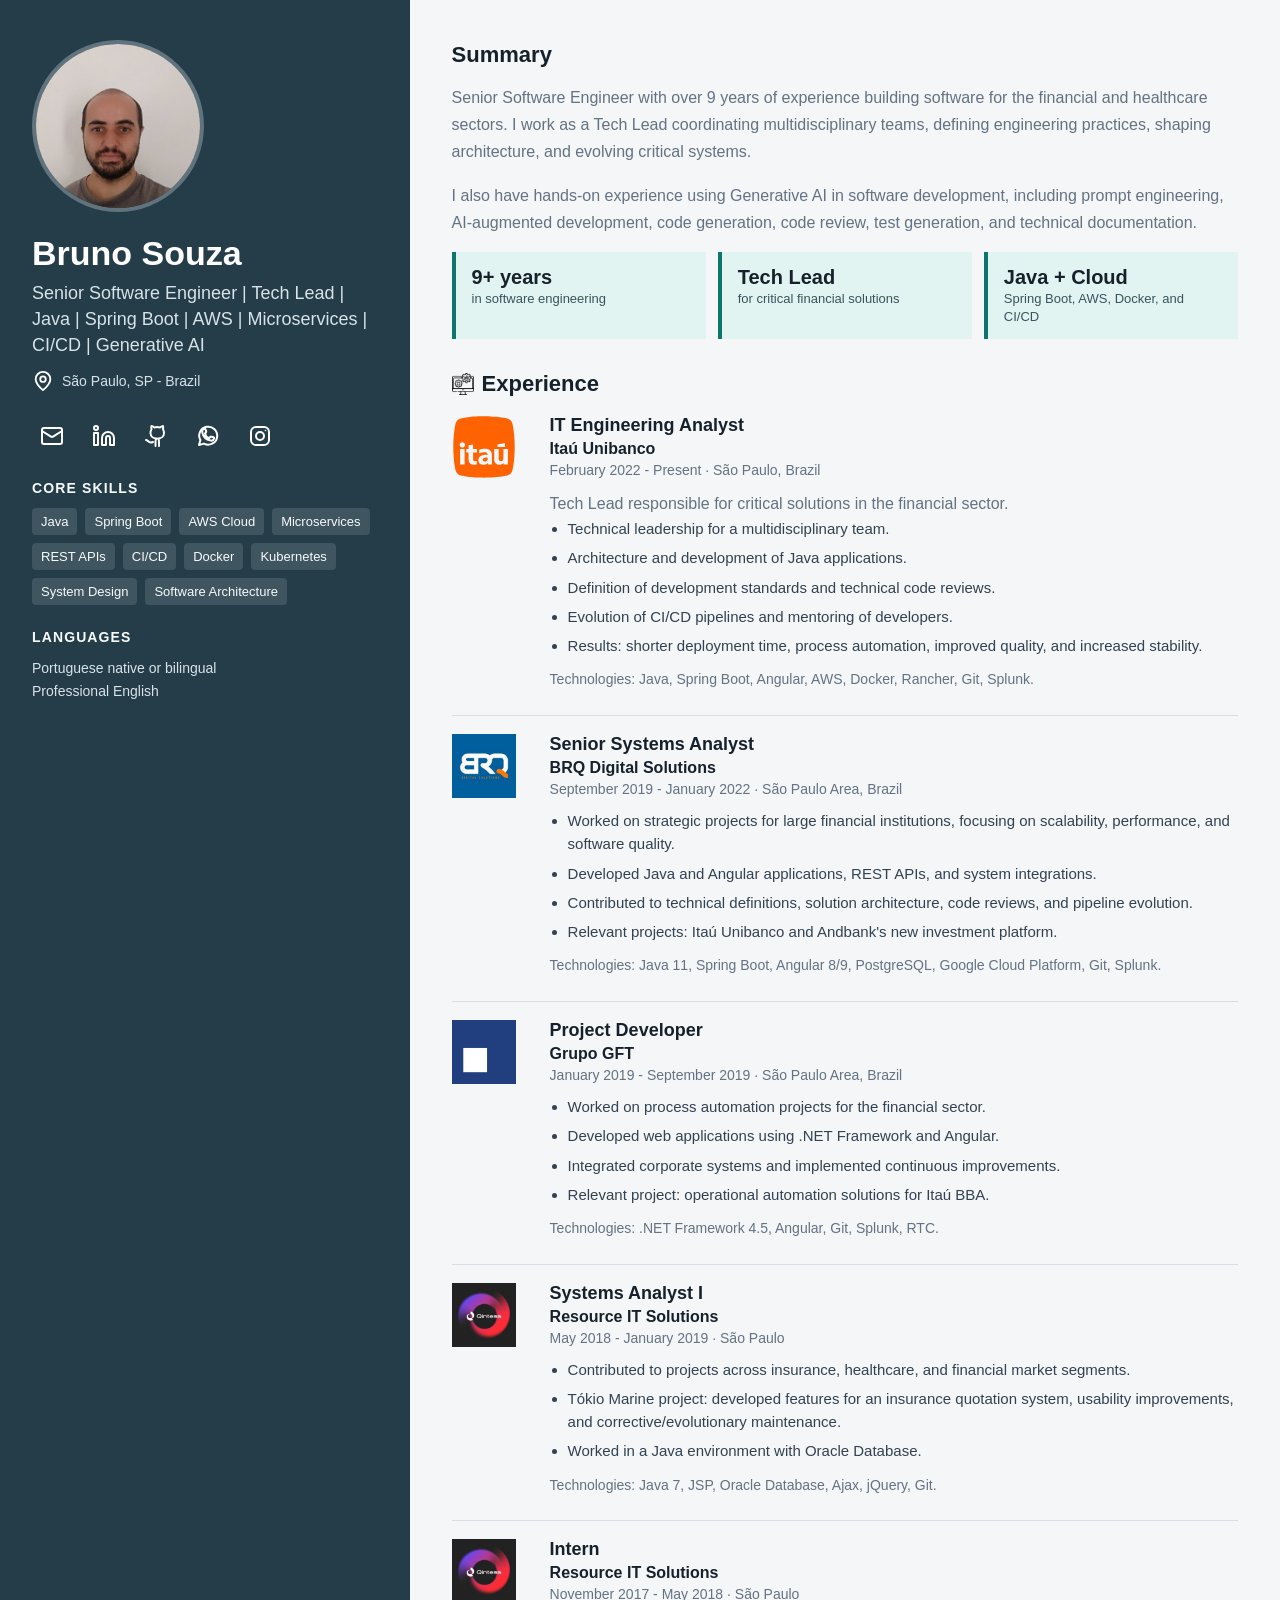
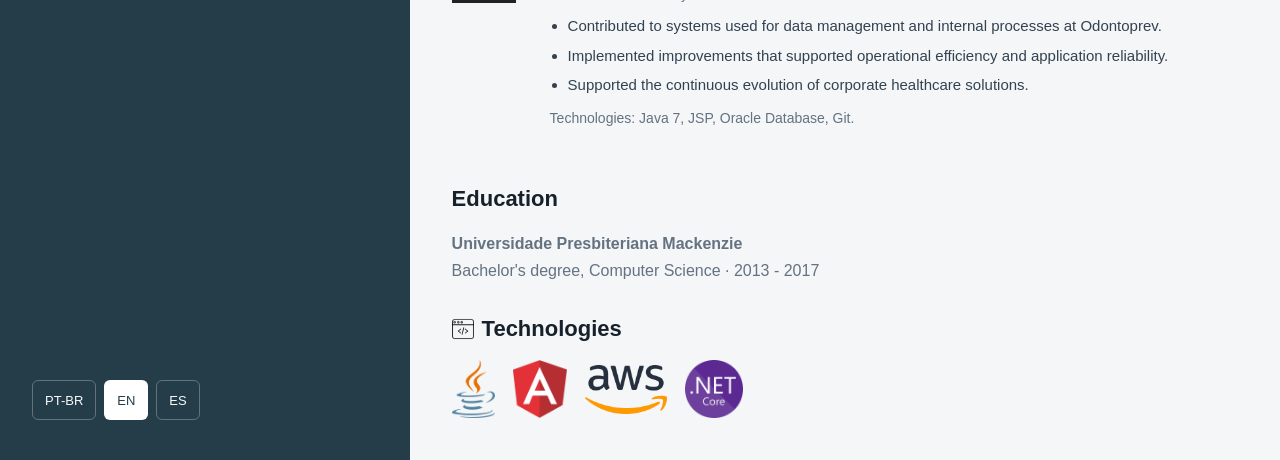
==== commit e3a82c9c: "feat: add versão em espanhol" ====
--- a/index.html
+++ b/index.html
@@ -16,6 +16,8 @@
   <meta property="og:image" content="https://hennriq.github.io/img/me.jpg">
   <meta property="og:site_name" content="Bruno Souza">
   <meta property="og:locale" content="en_US">
+  <meta property="og:locale:alternate" content="pt_BR">
+  <meta property="og:locale:alternate" content="es_ES">
   <meta name="twitter:card" content="summary_large_image">
   <meta name="twitter:title" content="Bruno Souza | Senior Software Engineer and Tech Lead">
   <meta name="twitter:description" content="Senior Software Engineer and Tech Lead specializing in Java, Spring Boot, AWS, microservices, CI/CD, and Generative AI.">
@@ -23,6 +25,8 @@
   <link rel="canonical" href="https://hennriq.github.io/pt-br/">
   <link rel="alternate" hreflang="pt-BR" href="https://hennriq.github.io/pt-br/">
   <link rel="alternate" hreflang="en" href="https://hennriq.github.io/en/">
+  <link rel="alternate" hreflang="es" href="https://hennriq.github.io/es/">
+  <link rel="alternate" hreflang="x-default" href="https://hennriq.github.io/">
   <link rel="stylesheet" href="css/styles.css?v=2.0">
   <link rel="icon" type="image/png" href="img/ico.png" sizes="16x16">
   <link rel="icon" type="image/png" href="img/ico.png" sizes="32x32">
@@ -79,10 +83,13 @@
       }
 
       var usePortuguese = language.indexOf("pt") === 0 ||
-        language.indexOf(",pt") > -1 ||
-        timezone === "America/Sao_Paulo";
+        language.indexOf(",pt") > -1;
+      var useSpanish = language.indexOf("es") === 0 ||
+        language.indexOf(",es") > -1;
 
-      var target = usePortuguese ? "pt-br/" : "en/";
+      var target = usePortuguese ? "pt-br/" :
+        useSpanish ? "es/" :
+          timezone === "America/Sao_Paulo" ? "pt-br/" : "en/";
       window.location.replace(target + window.location.search + window.location.hash);
     }());
   </script>
@@ -96,6 +103,7 @@
     <div class="language-actions">
       <a href="pt-br/">Português</a>
       <a href="en/">English</a>
+      <a href="es/">Español</a>
     </div>
   </main>
 </body>
